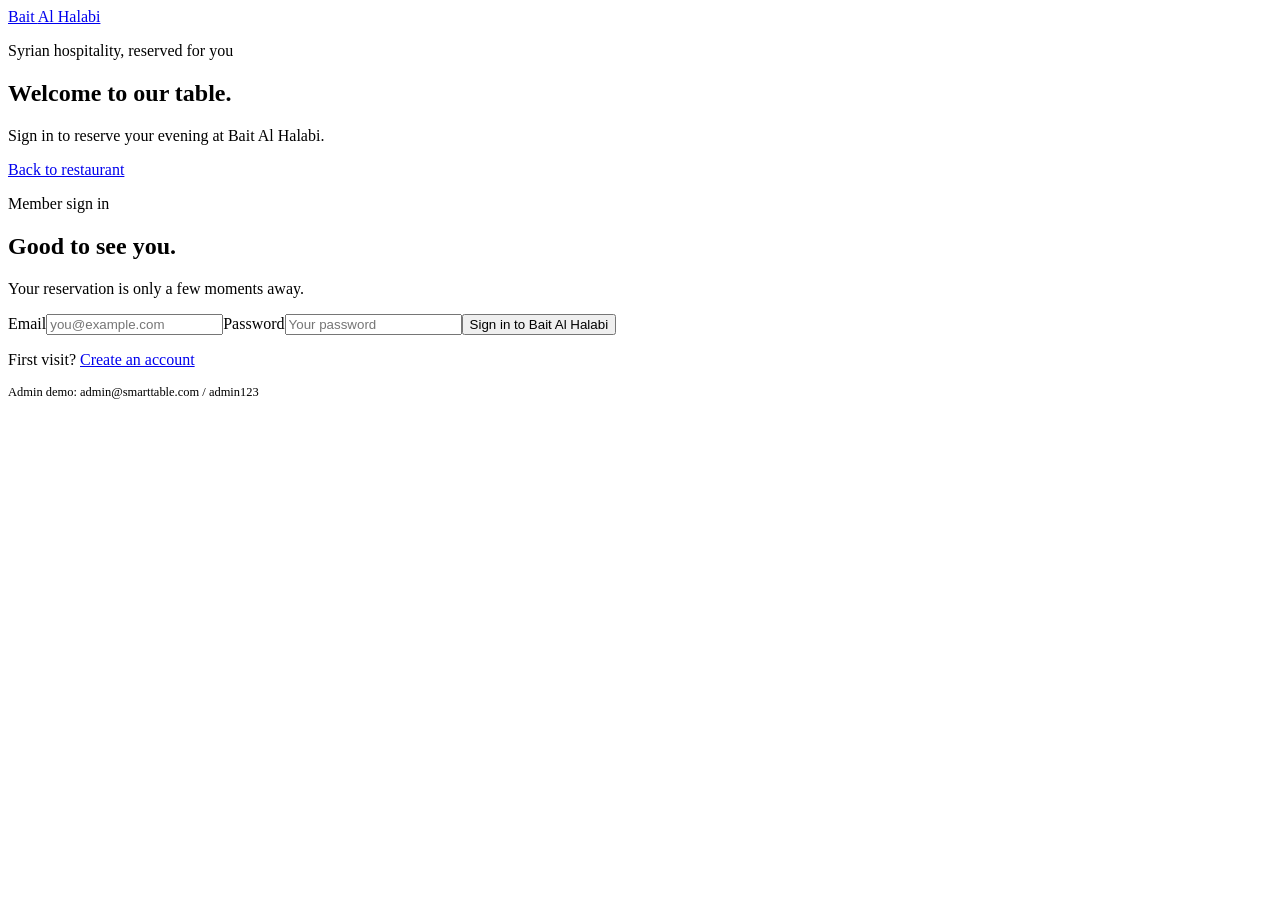
==== pages/admin.html @ 3046ffe9 "Project 1" ====
<!doctype html><html lang="en"><head><meta charset="UTF-8"><meta name="viewport" content="width=device-width,initial-scale=1.0"><title>Bait Al Halabi | Management</title><link rel="stylesheet" href="../assets/other/style.css"></head><body><div class="admin-layout"><aside class="admin-sidebar"><a class="logo" href="admin.html">Bait <span>Al Halabi</span></a><p class="portal-label">Aleppo management portal</p><nav class="admin-menu"><a class="active" href="admin.html">Dashboard<span>Reservation overview</span></a><a href="#restaurantCards">Restaurant manager<span>Capacity and tables</span></a><a href="#reservationRows">Reservations<span>Guest booking list</span></a></nav><div class="sidebar-bottom"><strong id="adminName"></strong><span>Restaurant administrator</span><button id="logoutButton" class="button ghost small" style="margin-top:18px">Log out</button></div></aside><main class="admin-content"><header class="admin-topbar"><p>Good evening, <span id="topAdminName">Administrator</span></p><div class="admin-topbar-actions"><a class="button gold" href="#reservationRows">New reservation</a></div></header><section class="admin-heading"><h1>Dashboard</h1><p>Live overview of Bait Al Halabi and tonight’s dining room.</p></section><section id="dashboardStats" class="stats-grid"></section><div class="admin-grid"><section class="panel"><p class="eyebrow">Tonight's pace</p><h2>Dining room activity</h2><div class="activity-chart"><svg viewBox="0 0 600 210" preserveAspectRatio="none" aria-label="Activity trend"><path d="M0,165 L85,145 L170,120 L255,98 L340,58 L425,80 L510,45 L600,108" fill="none" stroke="#a71d5d" stroke-width="3"/><path d="M0,165 L85,145 L170,120 L255,98 L340,58 L425,80 L510,45 L600,108 L600,210 L0,210 Z" fill="#a71d5d" opacity=".09"/></svg></div></section><section class="panel"><p class="eyebrow">Capacity snapshot</p><h2>Tonight's capacity</h2><div class="capacity-ring"><div><strong>72%</strong><span>tables occupied</span></div></div></section><section class="panel"><p class="eyebrow">Recent bookings</p><h2>Reservation management</h2><div class="table-wrap"><table class="admin-table"><thead><tr><th>Guest</th><th>Table</th><th>Booking details</th><th>Status</th><th>Update</th></tr></thead><tbody id="reservationRows"></tbody></table></div></section><section class="panel"><p class="eyebrow">Bait Al Halabi</p><h2>Table overview</h2><div id="restaurantCards"></div></section></div></main></div><script type="module" src="../scripts/pages/admin.js"></script></body></html>
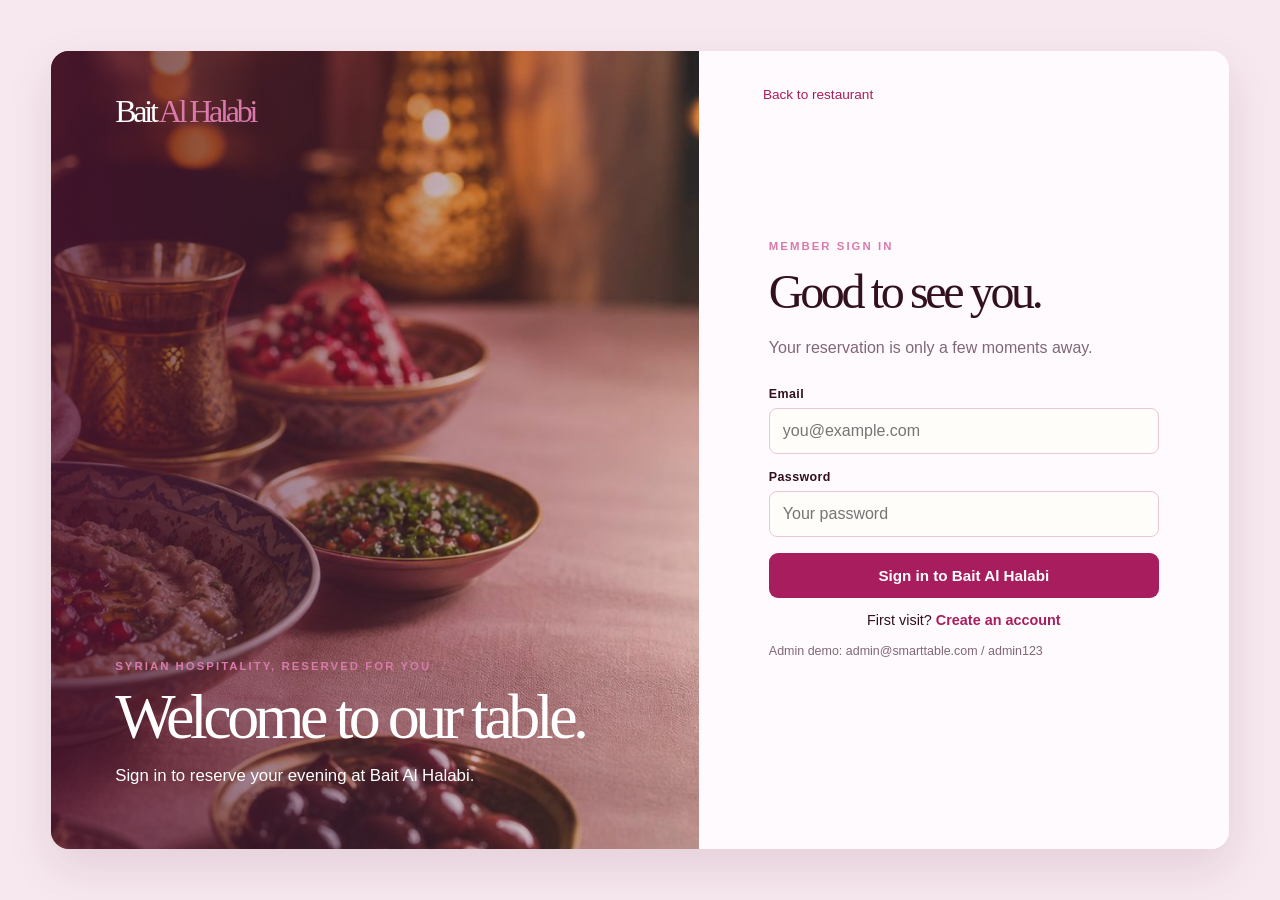
==== commit a7c320e0: "fixing the system" ====
--- a/pages/admin.html
+++ b/pages/admin.html
@@ -1 +1 @@
-<!doctype html><html lang="en"><head><meta charset="UTF-8"><meta name="viewport" content="width=device-width,initial-scale=1.0"><title>Bait Al Halabi | Management</title><link rel="stylesheet" href="../assets/other/style.css"></head><body><div class="admin-layout"><aside class="admin-sidebar"><a class="logo" href="admin.html">Bait <span>Al Halabi</span></a><p class="portal-label">Aleppo management portal</p><nav class="admin-menu"><a class="active" href="admin.html">Dashboard<span>Reservation overview</span></a><a href="#restaurantCards">Restaurant manager<span>Capacity and tables</span></a><a href="#reservationRows">Reservations<span>Guest booking list</span></a></nav><div class="sidebar-bottom"><strong id="adminName"></strong><span>Restaurant administrator</span><button id="logoutButton" class="button ghost small" style="margin-top:18px">Log out</button></div></aside><main class="admin-content"><header class="admin-topbar"><p>Good evening, <span id="topAdminName">Administrator</span></p><div class="admin-topbar-actions"><a class="button gold" href="#reservationRows">New reservation</a></div></header><section class="admin-heading"><h1>Dashboard</h1><p>Live overview of Bait Al Halabi and tonight’s dining room.</p></section><section id="dashboardStats" class="stats-grid"></section><div class="admin-grid"><section class="panel"><p class="eyebrow">Tonight's pace</p><h2>Dining room activity</h2><div class="activity-chart"><svg viewBox="0 0 600 210" preserveAspectRatio="none" aria-label="Activity trend"><path d="M0,165 L85,145 L170,120 L255,98 L340,58 L425,80 L510,45 L600,108" fill="none" stroke="#a71d5d" stroke-width="3"/><path d="M0,165 L85,145 L170,120 L255,98 L340,58 L425,80 L510,45 L600,108 L600,210 L0,210 Z" fill="#a71d5d" opacity=".09"/></svg></div></section><section class="panel"><p class="eyebrow">Capacity snapshot</p><h2>Tonight's capacity</h2><div class="capacity-ring"><div><strong>72%</strong><span>tables occupied</span></div></div></section><section class="panel"><p class="eyebrow">Recent bookings</p><h2>Reservation management</h2><div class="table-wrap"><table class="admin-table"><thead><tr><th>Guest</th><th>Table</th><th>Booking details</th><th>Status</th><th>Update</th></tr></thead><tbody id="reservationRows"></tbody></table></div></section><section class="panel"><p class="eyebrow">Bait Al Halabi</p><h2>Table overview</h2><div id="restaurantCards"></div></section></div></main></div><script type="module" src="../scripts/pages/admin.js"></script></body></html>
+﻿<!doctype html><html lang="en"><head><meta charset="UTF-8"><meta name="viewport" content="width=device-width,initial-scale=1.0"><title>Bait Al Halabi | Management</title><link rel="stylesheet" href="../assets/css/style.css"></head><body><div class="admin-layout"><aside class="admin-sidebar"><a class="logo" href="admin.html">Bait <span>Al Halabi</span></a><p class="portal-label">Aleppo management portal</p><nav class="admin-menu"><a class="active" href="admin.html">Dashboard<span>Reservation overview</span></a><a href="#restaurantCards">Restaurant manager<span>Capacity and tables</span></a><a href="#reservationRows">Reservations<span>Guest booking list</span></a></nav><div class="sidebar-bottom"><strong id="adminName"></strong><span>Restaurant administrator</span><button id="logoutButton" class="button ghost small" style="margin-top:18px">Log out</button></div></aside><main class="admin-content"><header class="admin-topbar"><p>Good evening, <span id="topAdminName">Administrator</span></p><div class="admin-topbar-actions"><a class="button gold" href="#reservationRows">New reservation</a></div></header><section class="admin-heading"><h1>Dashboard</h1><p>Live overview of Bait Al Halabi and tonight's dining room.</p></section><section id="dashboardStats" class="stats-grid"></section><div class="admin-grid"><section class="panel"><p class="eyebrow">Tonight's pace</p><h2>Dining room activity</h2><div class="activity-chart"><svg viewBox="0 0 600 210" preserveAspectRatio="none" aria-label="Activity trend"><path d="M0,165 L85,145 L170,120 L255,98 L340,58 L425,80 L510,45 L600,108" fill="none" stroke="#a71d5d" stroke-width="3"/><path d="M0,165 L85,145 L170,120 L255,98 L340,58 L425,80 L510,45 L600,108 L600,210 L0,210 Z" fill="#a71d5d" opacity=".09"/></svg></div></section><section class="panel"><p class="eyebrow">Capacity snapshot</p><h2>Tonight's capacity</h2><div class="capacity-ring"><div><strong>72%</strong><span>tables occupied</span></div></div></section><section class="panel"><p class="eyebrow">Recent bookings</p><h2>Reservation management</h2><div class="table-wrap"><table class="admin-table"><thead><tr><th>Guest</th><th>Table</th><th>Booking details</th><th>Status</th><th>Update</th></tr></thead><tbody id="reservationRows"></tbody></table></div></section><section class="panel"><p class="eyebrow">Bait Al Halabi</p><h2>Table overview</h2><div id="restaurantCards"></div></section></div></main></div><script type="module" src="../scripts/pages/admin.js"></script></body></html>
--- a/assets/css/style.css
+++ b/assets/css/style.css
@@ -0,0 +1,9 @@
+﻿:root{--forest:#062f23;--forest-2:#074a35;--ink:#10221b;--cream:#fbf8f0;--paper:#fffdf8;--gold:#d6a943;--gold-light:#f4d789;--line:#ded4c1;--muted:#68706a;--success:#197346;--danger:#a44343;--shadow:0 18px 48px rgba(25,31,24,.11)}*{box-sizing:border-box}body{margin:0;background:var(--cream);color:var(--ink);font-family:Arial,Helvetica,sans-serif}a{color:inherit;text-decoration:none}.serif,.logo,h1,h2,h3{font-family:Georgia,"Times New Roman",serif;font-weight:400}.logo{font-size:2rem;letter-spacing:-.1em}.logo span{color:var(--gold)}.button{border:1px solid transparent;border-radius:9px;background:var(--forest-2);padding:13px 20px;color:#fff;font:600 .95rem Arial,sans-serif;cursor:pointer;transition:.2s}.button:hover{filter:brightness(1.14);transform:translateY(-1px)}.button.gold{background:linear-gradient(135deg,var(--gold-light),var(--gold));color:#1e241e}.button.ghost{background:transparent;color:var(--forest);border-color:#cbbf9f}.button.small{padding:9px 13px;font-size:.82rem}.eyebrow{margin:0;color:var(--gold);font-size:.71rem;font-weight:800;letter-spacing:.18em;text-transform:uppercase}.muted{color:var(--muted);line-height:1.6}.form-message{margin:14px 0 0;padding:11px 13px;border-radius:7px;font-size:.88rem}.form-message.error{background:#fbe8e5;color:#913f3f}.form-message.success{background:#e5f2e8;color:var(--success)}
+/* landing */.marketing-shell{padding:20px;background:var(--forest);min-height:100vh}.marketing-hero{min-height:820px;position:relative;overflow:hidden;border-radius:14px;background:linear-gradient(90deg,rgba(3,27,20,.88) 0%,rgba(3,27,20,.62) 38%,rgba(3,27,20,.05) 75%),url("../images/smarttable-evening-hero.jpg") center/cover}.marketing-nav{position:absolute;z-index:2;top:20px;left:20px;right:20px;min-height:68px;padding:0 28px;display:flex;align-items:center;justify-content:space-between;background:rgba(255,253,248,.94);border-radius:13px}.marketing-nav .logo{color:var(--forest)}.marketing-nav nav{display:flex;gap:36px;font-size:.9rem}.nav-actions{display:flex;gap:18px;align-items:center;font-size:.9rem}.hero-copy{position:absolute;z-index:1;left:clamp(32px,6vw,92px);top:26%;max-width:610px;color:#fff}.hero-copy h1{font-size:clamp(3.8rem,7.2vw,7.4rem);line-height:.9;letter-spacing:-.075em;margin:23px 0}.hero-copy p:not(.eyebrow){max-width:450px;font-size:1.12rem;line-height:1.55;color:#f2eee4}.hero-actions{display:flex;gap:20px;align-items:center;margin-top:29px}.hero-link{font-weight:600}.availability-bar{position:absolute;z-index:2;left:50%;bottom:34px;transform:translateX(-50%);width:min(1100px,calc(100% - 46px));padding:12px;background:#fffdf7;border:3px solid #dfc689;border-radius:19px;display:grid;grid-template-columns:1.25fr 1fr 1fr 1fr 1.3fr;align-items:center;box-shadow:var(--shadow)}.availability-bar label{padding:4px 22px;border-right:1px solid #ddcda8;display:grid;gap:4px;font-size:.72rem;color:var(--muted);text-transform:uppercase;letter-spacing:.08em}.availability-bar select,.availability-bar input{border:0;background:transparent;color:var(--ink);font:500 1rem Georgia,serif;outline:0}.availability-bar .button{margin-left:13px}.landing-section{background:var(--cream);margin:0 -20px -20px;padding:70px clamp(24px,7vw,112px)}.landing-section h2{text-align:center;font-size:clamp(2.5rem,4.5vw,4.5rem);letter-spacing:-.06em;margin:0 0 35px}.discover-grid{display:grid;grid-template-columns:repeat(3,1fr);gap:20px}.discover-card{min-height:200px;padding:26px;border-radius:13px;color:white;background:linear-gradient(135deg,#0c4431,#167252);display:flex;flex-direction:column;justify-content:end}.discover-card:nth-child(2){background:linear-gradient(135deg,#6d431b,#bc8130)}.discover-card:nth-child(3){background:linear-gradient(135deg,#193d34,#286e5b)}.discover-card h3{font-size:1.7rem;margin:0}.discover-card p{margin:6px 0 0;color:#f0eee9;font-size:.9rem}
+/* authentication */.auth-layout{min-height:100vh;display:grid;grid-template-columns:1.1fr .9fr;background:var(--cream)}.brand-panel{background:linear-gradient(90deg,rgba(2,34,25,.82),rgba(2,34,25,.25)),url("../images/smarttable-evening-hero.jpg") center/cover;color:#fff;padding:48px clamp(36px,6vw,92px);display:flex;flex-direction:column;justify-content:space-between}.brand-panel .logo{color:#fff}.brand-panel h1{max-width:590px;font-size:clamp(3.5rem,6vw,6rem);line-height:.94;letter-spacing:-.075em;margin:70px 0 18px}.brand-panel p:not(.eyebrow){max-width:440px;line-height:1.65;color:#eee9dc}.feature-list{display:flex;gap:18px;flex-wrap:wrap;font-size:.85rem;color:#e9dfc9}.auth-card{width:min(480px,100%);margin:auto;padding:50px}.auth-card .logo{color:var(--forest)}.auth-card h2{font-size:2.5rem;letter-spacing:-.06em;margin:50px 0 7px}.form-grid{display:grid;gap:16px;margin-top:26px}.field{display:grid;gap:7px;font-size:.78rem;font-weight:700;letter-spacing:.03em}.field input,.field select,.field textarea,.status-select{width:100%;border:1px solid var(--line);border-radius:8px;background:#fffdf9;padding:13px;color:var(--ink);font:400 1rem Arial,sans-serif;outline:none}.field input:focus,.field select:focus,.field textarea:focus{border-color:var(--forest-2);box-shadow:0 0 0 3px #0a55351c}.auth-switch{text-align:center;font-size:.9rem}.auth-switch a{color:var(--forest-2);font-weight:700}
+/* customer booking */.site-header{height:72px;border-bottom:1px solid var(--line);display:flex;align-items:center;justify-content:space-between;padding:0 clamp(22px,5vw,72px);background:#fffdf9}.site-header .logo{color:var(--forest)}.site-navigation{display:flex;gap:29px;font-size:.88rem}.site-navigation a.active{color:var(--forest-2);font-weight:bold}.nav-user{display:flex;gap:14px;align-items:center;font-size:.88rem}.nav-user strong{display:block}.nav-user span{font-size:.75rem;color:var(--muted)}.booking-shell{min-height:calc(100vh - 72px);display:grid;grid-template-columns:minmax(0,1.65fr) minmax(320px,.85fr)}.booking-main{padding:26px clamp(25px,4.5vw,76px) 70px}.progress{display:flex;align-items:center;gap:13px;margin:5px 0 36px;color:#8c897f;font-size:.78rem}.progress .step{display:flex;gap:9px;align-items:center;white-space:nowrap}.progress .number{width:28px;height:28px;border:1px solid #ccb986;border-radius:50%;display:grid;place-items:center;font:1rem Georgia,serif}.progress .current{color:var(--forest)}.progress .current .number{background:var(--forest-2);border-color:var(--forest-2);color:#fff}.progress .line{height:2px;max-width:175px;flex:1;background:#d4c5a3}.progress .line.active{background:var(--forest-2)}.booking-main h1{font-size:clamp(3rem,5vw,5rem);letter-spacing:-.075em;margin:0 0 20px}.restaurant-preview{border:1px solid var(--line);border-radius:12px;background:#fffdf9;display:grid;grid-template-columns:1.15fr .85fr;margin-bottom:26px;overflow:hidden}.restaurant-photo{min-height:205px;background:linear-gradient(45deg,rgba(0,42,31,.25),rgba(0,0,0,0)),url("../images/smarttable-evening-hero.jpg") center/cover}.restaurant-details{padding:25px;display:flex;flex-direction:column;justify-content:center}.restaurant-details h2{font-size:2rem;letter-spacing:-.05em;margin:0 0 12px}.restaurant-details p{margin:4px 0;color:var(--muted);font-size:.9rem}.tag-row{display:flex;gap:8px;margin-top:17px}.tag{border:1px solid #bfcdb8;border-radius:7px;padding:6px 9px;font-size:.75rem;color:var(--forest-2)}.tag:nth-child(2){border-color:#dfcda2;color:#776139}.planner-form{display:grid;gap:24px}.planner-section h3{font-size:1rem;margin:0 0 11px}.choice-row{display:flex;gap:10px;flex-wrap:wrap}.date-choice,.time-choice,.occasion-choice{position:relative;cursor:pointer}.date-choice input,.time-choice input,.occasion-choice input{position:absolute;opacity:0;pointer-events:none}.date-choice span,.time-choice span,.occasion-choice span{display:block;border:1px solid #d5c7ad;border-radius:8px;background:#fffdf9;padding:11px 17px;text-align:center;font-family:Georgia,serif}.date-choice span{min-width:80px}.date-choice small{display:block;color:var(--muted);font:700 .65rem Arial,sans-serif;text-transform:uppercase}.date-choice input:checked+span,.time-choice input:checked+span,.occasion-choice input:checked+span{background:var(--forest-2);border-color:var(--gold);color:#fff}.form-two{display:grid;grid-template-columns:1fr 1fr;gap:20px}.guest-control{display:grid;grid-template-columns:1fr auto;align-items:center;gap:15px;border:1px solid #d5c7ad;border-radius:8px;padding:8px 14px;background:#fffdf9}.guest-control select{border:0;background:transparent;font:2rem Georgia,serif;text-align:center;outline:none}.guest-control span{color:var(--muted);font-size:.8rem}.request-field{margin-top:4px}.request-field textarea{min-height:70px}.booking-side{background:linear-gradient(150deg,#042e22,#082017);color:#fff;padding:48px clamp(26px,3vw,48px);position:sticky;top:0;height:100vh}.booking-side h2{font-size:3rem;line-height:1;letter-spacing:-.07em;margin:0 0 40px}.summary-list{display:grid;gap:0;margin:0}.summary-list div{border-bottom:1px solid rgba(214,169,67,.45);padding:14px 0}.summary-list dt{font-size:.68rem;color:#d9bc73;text-transform:uppercase;letter-spacing:.13em}.summary-list dd{font:1.35rem Georgia,serif;margin:7px 0 0}.availability-note{margin:42px 0 20px;color:#8bd09e;font:1.1rem Georgia,serif}.reservation-list{display:grid;gap:10px;margin-top:17px}.reservation-card{border:1px solid rgba(255,255,255,.16);border-radius:9px;padding:13px;display:flex;justify-content:space-between;gap:10px;background:rgba(255,255,255,.05)}.reservation-card h3{font-size:1rem;margin:6px 0}.reservation-card p,.reservation-card small{margin:0;color:#d8ded9;font-size:.78rem;line-height:1.5}.status{display:inline-block;text-transform:capitalize;border-radius:20px;padding:4px 8px;background:#d9f2df;color:#176941;font-size:.7rem;font-weight:700}.status.cancelled{background:#f4dcdc;color:#9a3e3e}.status.completed{background:#eceae3;color:#605d56}.booking-side .empty-state{color:#d8ded9;font-size:.86rem}.booking-side .button.ghost{color:#f3d790;border-color:#bb9c52}
+/* admin */.admin-layout{min-height:100vh;display:grid;grid-template-columns:264px 1fr}.admin-sidebar{background:linear-gradient(160deg,#042b20,#021a13);color:#fff;padding:30px 18px;display:flex;flex-direction:column}.admin-sidebar .logo{color:#fff;font-size:2.35rem;padding:0 17px}.portal-label{color:var(--gold);font-size:.8rem;margin:4px 17px 34px}.admin-menu{display:grid;gap:7px}.admin-menu a{padding:15px 17px;border-left:3px solid transparent;border-radius:7px;color:#f7f4eb}.admin-menu a.active{background:#075037;border-color:var(--gold)}.admin-menu span{display:block;font-size:.7rem;color:#c2cebf;margin-top:3px}.sidebar-bottom{margin-top:auto;border-top:1px solid rgba(255,255,255,.2);padding:22px 17px 0;font-size:.83rem}.sidebar-bottom strong{display:block;margin-bottom:3px}.admin-content{padding:28px clamp(25px,4vw,54px);background:var(--cream)}.admin-topbar{display:flex;justify-content:space-between;align-items:center;margin-bottom:20px}.admin-topbar p{margin:0;font-size:.9rem}.admin-topbar-actions{display:flex;align-items:center;gap:12px}.admin-heading h1{font-size:3.5rem;letter-spacing:-.07em;margin:0}.admin-heading p{margin:5px 0 22px;color:var(--muted)}.stats-grid{display:grid;grid-template-columns:repeat(4,1fr);gap:12px;margin-bottom:18px}.stats-grid article,.panel{background:#fffdf9;border:1px solid var(--line);border-radius:10px;box-shadow:0 5px 20px rgba(51,43,27,.04)}.stats-grid article{padding:18px}.stats-grid span{font-size:.78rem;color:var(--muted)}.stats-grid strong{display:block;color:var(--forest-2);font:3rem Georgia,serif;margin-top:7px}.admin-grid{display:grid;grid-template-columns:minmax(0,1.65fr) minmax(270px,.75fr);gap:18px}.panel{padding:20px}.panel h2{font-size:1.45rem;margin:0 0 12px}.panel .eyebrow{margin-bottom:7px}.activity-chart{height:210px;position:relative;border-bottom:1px solid #92a697;background:linear-gradient(to bottom,transparent 24%,#e9e4d8 25%,transparent 26%,transparent 49%,#e9e4d8 50%,transparent 51%,transparent 74%,#e9e4d8 75%,transparent 76%);margin-top:14px}.activity-chart svg{position:absolute;inset:0;width:100%;height:100%}.capacity-ring{width:180px;height:180px;border-radius:50%;margin:20px auto 0;display:grid;place-items:center;background:conic-gradient(var(--forest-2) 0 72%,var(--gold) 72% 83%,#eee9db 83%)}.capacity-ring:before{content:"";position:absolute;width:142px;height:142px;border-radius:50%;background:#fffdf9}.capacity-ring div{z-index:1;text-align:center}.capacity-ring strong{display:block;font:3rem Georgia,serif;color:var(--forest-2)}.capacity-ring span{font-size:.78rem;color:var(--muted)}.table-wrap{overflow:auto}.admin-table{width:100%;border-collapse:collapse;min-width:620px}.admin-table th,.admin-table td{text-align:left;padding:12px 8px;border-bottom:1px solid #e7dfcf;font-size:.82rem}.admin-table th{font-size:.68rem;color:var(--muted);text-transform:uppercase;letter-spacing:.07em}.admin-table small{color:var(--muted)}.status-select{padding:7px;font-size:.78rem}.restaurant-admin{border-bottom:1px solid #e7dfcf;padding:13px 0;display:grid;grid-template-columns:1fr auto;gap:5px}.restaurant-admin:last-child{border:0}.restaurant-admin h3{font-size:1.1rem;margin:0}.restaurant-admin p,.restaurant-admin small{margin:3px 0 0;color:var(--muted);font-size:.78rem}.restaurant-admin small{grid-column:1/-1}
+@media(max-width:900px){.marketing-hero{min-height:760px}.marketing-nav nav{display:none}.availability-bar{grid-template-columns:1fr 1fr;padding:13px}.availability-bar label{padding:7px 14px}.availability-bar .button{grid-column:1/-1;margin:7px 0 0}.booking-shell{grid-template-columns:1fr}.booking-side{position:static;height:auto}.admin-layout{grid-template-columns:1fr}.admin-sidebar{display:none}.stats-grid{grid-template-columns:1fr 1fr}.admin-grid{grid-template-columns:1fr}}@media(max-width:600px){.marketing-shell{padding:10px}.marketing-hero{min-height:730px}.marketing-nav{top:10px;left:10px;right:10px;padding:0 16px}.marketing-nav .logo{font-size:1.55rem}.nav-actions>a{display:none}.hero-copy{left:27px;top:20%;right:24px}.hero-copy h1{font-size:3.7rem}.availability-bar{bottom:20px;width:calc(100% - 28px)}.landing-section{padding:52px 20px;margin:0 -10px -10px}.discover-grid{grid-template-columns:1fr}.auth-layout{grid-template-columns:1fr}.brand-panel{min-height:335px;padding:30px}.brand-panel h1{font-size:3.2rem;margin:35px 0 10px}.auth-card{padding:34px 24px}.site-navigation{display:none}.booking-main{padding:23px 18px 45px}.progress{overflow:auto}.progress .line{min-width:28px}.restaurant-preview{grid-template-columns:1fr}.restaurant-photo{min-height:150px}.form-two{grid-template-columns:1fr}.booking-side{padding:34px 22px}.booking-side h2{font-size:2.7rem}.stats-grid{grid-template-columns:1fr 1fr}.admin-content{padding:24px 16px}.admin-heading h1{font-size:3rem}}
+/* Rose theme overrides */
+:root{--forest:#4b102e;--forest-2:#a71d5d;--ink:#32101f;--cream:#fff5f8;--paper:#fffafd;--gold:#d97aab;--gold-light:#ffd1e5;--line:#ecc6d7;--muted:#806777;--success:#a71d5d;--shadow:0 18px 48px rgba(87,23,57,.12)}.marketing-shell{background:var(--forest)}.marketing-hero{background:linear-gradient(90deg,rgba(75,16,46,.92) 0%,rgba(75,16,46,.55) 42%,rgba(75,16,46,.05) 78%),url("../images/bait-al-halabi-hero.jpg") center/cover}.restaurant-photo{background:linear-gradient(45deg,rgba(75,16,46,.18),rgba(0,0,0,0)),url("../images/bait-al-halabi-planner.jpg") center/cover}.brand-panel{background:linear-gradient(145deg,#4b102e,#721741);color:#fff}.login-page{min-height:100vh;background:#f7e8ef;padding:clamp(18px,4vw,64px)}.login-split{min-height:calc(100vh - clamp(36px,8vw,128px));display:grid;grid-template-columns:1.1fr .9fr;background:var(--paper);border-radius:18px;overflow:hidden;box-shadow:var(--shadow)}.login-visual{padding:42px clamp(32px,5vw,78px);display:flex;flex-direction:column;justify-content:space-between;color:#fff;background:linear-gradient(90deg,rgba(75,16,46,.76),rgba(75,16,46,.05)),url("../images/bait-al-halabi-login.jpg") center/cover}.login-visual .logo{color:#fff}.login-visual h1{max-width:510px;font-size:clamp(3.2rem,5vw,5.7rem);line-height:.93;letter-spacing:-.07em;margin:15px 0}.login-visual p:not(.eyebrow){max-width:420px;font-size:1.05rem;line-height:1.6}.login-form-panel{padding:36px clamp(30px,5vw,78px);display:flex;flex-direction:column;background:#fffafd}.back-link{font-size:.85rem;color:var(--forest-2)}.login-form-inner{width:min(390px,100%);margin:auto}.login-form-inner h2{font-size:3rem;letter-spacing:-.07em;margin:12px 0 8px}@media(max-width:760px){.login-page{padding:0}.login-split{min-height:100vh;border-radius:0;grid-template-columns:1fr}.login-visual{min-height:330px}.login-form-panel{min-height:520px}.login-visual h1{font-size:3.3rem}}
+:root{--forest:#4b102e;--forest-2:#a71d5d;--ink:#32101f;--cream:#fff5f8;--paper:#fffafd;--gold:#d97aab;--gold-light:#ffd1e5;--line:#ecc6d7;--muted:#806777;--success:#a71d5d;--shadow:0 18px 48px rgba(87,23,57,.12)}.marketing-shell{background:var(--forest)}.marketing-hero{background:linear-gradient(90deg,rgba(75,16,46,.9) 0%,rgba(75,16,46,.56) 40%,rgba(75,16,46,.07) 77%),url("../images/smarttable-evening-hero.jpg") center/cover}.discover-card{background:linear-gradient(135deg,#67143d,#be3d78)}.discover-card:nth-child(2){background:linear-gradient(135deg,#7c1f4c,#df79aa)}.discover-card:nth-child(3){background:linear-gradient(135deg,#4b102e,#a71d5d)}.booking-side,.admin-sidebar{background:linear-gradient(150deg,#4b102e,#260817)}.summary-list div{border-color:rgba(255,180,210,.42)}.summary-list dt{color:#ffc4df}.availability-note{color:#ffa8ce}.reservation-card p,.reservation-card small,.booking-side .empty-state{color:#f1dce8}.booking-side .button.ghost{color:#ffd0e4;border-color:#df83ad}.admin-menu a.active{background:#9a1c58}.admin-menu span{color:#f0c8db}.stats-grid article,.panel{background:#fffafd;box-shadow:0 5px 20px rgba(87,23,57,.04)}.activity-chart{border-color:#c884a7;background:linear-gradient(to bottom,transparent 24%,#f5dce8 25%,transparent 26%,transparent 49%,#f5dce8 50%,transparent 51%,transparent 74%,#f5dce8 75%,transparent 76%)}.capacity-ring{background:conic-gradient(var(--forest-2) 0 72%,var(--gold) 72% 83%,#f8e7ef 83%)}.capacity-ring:before{background:#fffafd}.admin-table th,.admin-table td,.restaurant-admin{border-color:#f0dbe5}.tag{border-color:#e3a6c1}.tag:nth-child(2){border-color:#edb5ce;color:#8a2c58}.progress .number,.progress .line{border-color:#e3abc4;background-color:#f2d5e2}.discover-card{position:relative;overflow:hidden;background:linear-gradient(180deg,rgba(75,16,46,.2),rgba(75,16,46,.9)),url("../images/bait-al-halabi-planner.jpg") center/cover}.discover-card:nth-child(2){background:linear-gradient(180deg,rgba(75,16,46,.18),rgba(125,31,76,.88)),url("../images/bait-al-halabi-hero.jpg") center/cover}.discover-card:nth-child(3){background:linear-gradient(180deg,rgba(75,16,46,.15),rgba(75,16,46,.92)),url("../images/smarttable-evening-hero.jpg") center/cover}.discover-card h3,.discover-card p{position:relative;z-index:1;text-shadow:0 2px 14px rgba(32,7,19,.5)}
